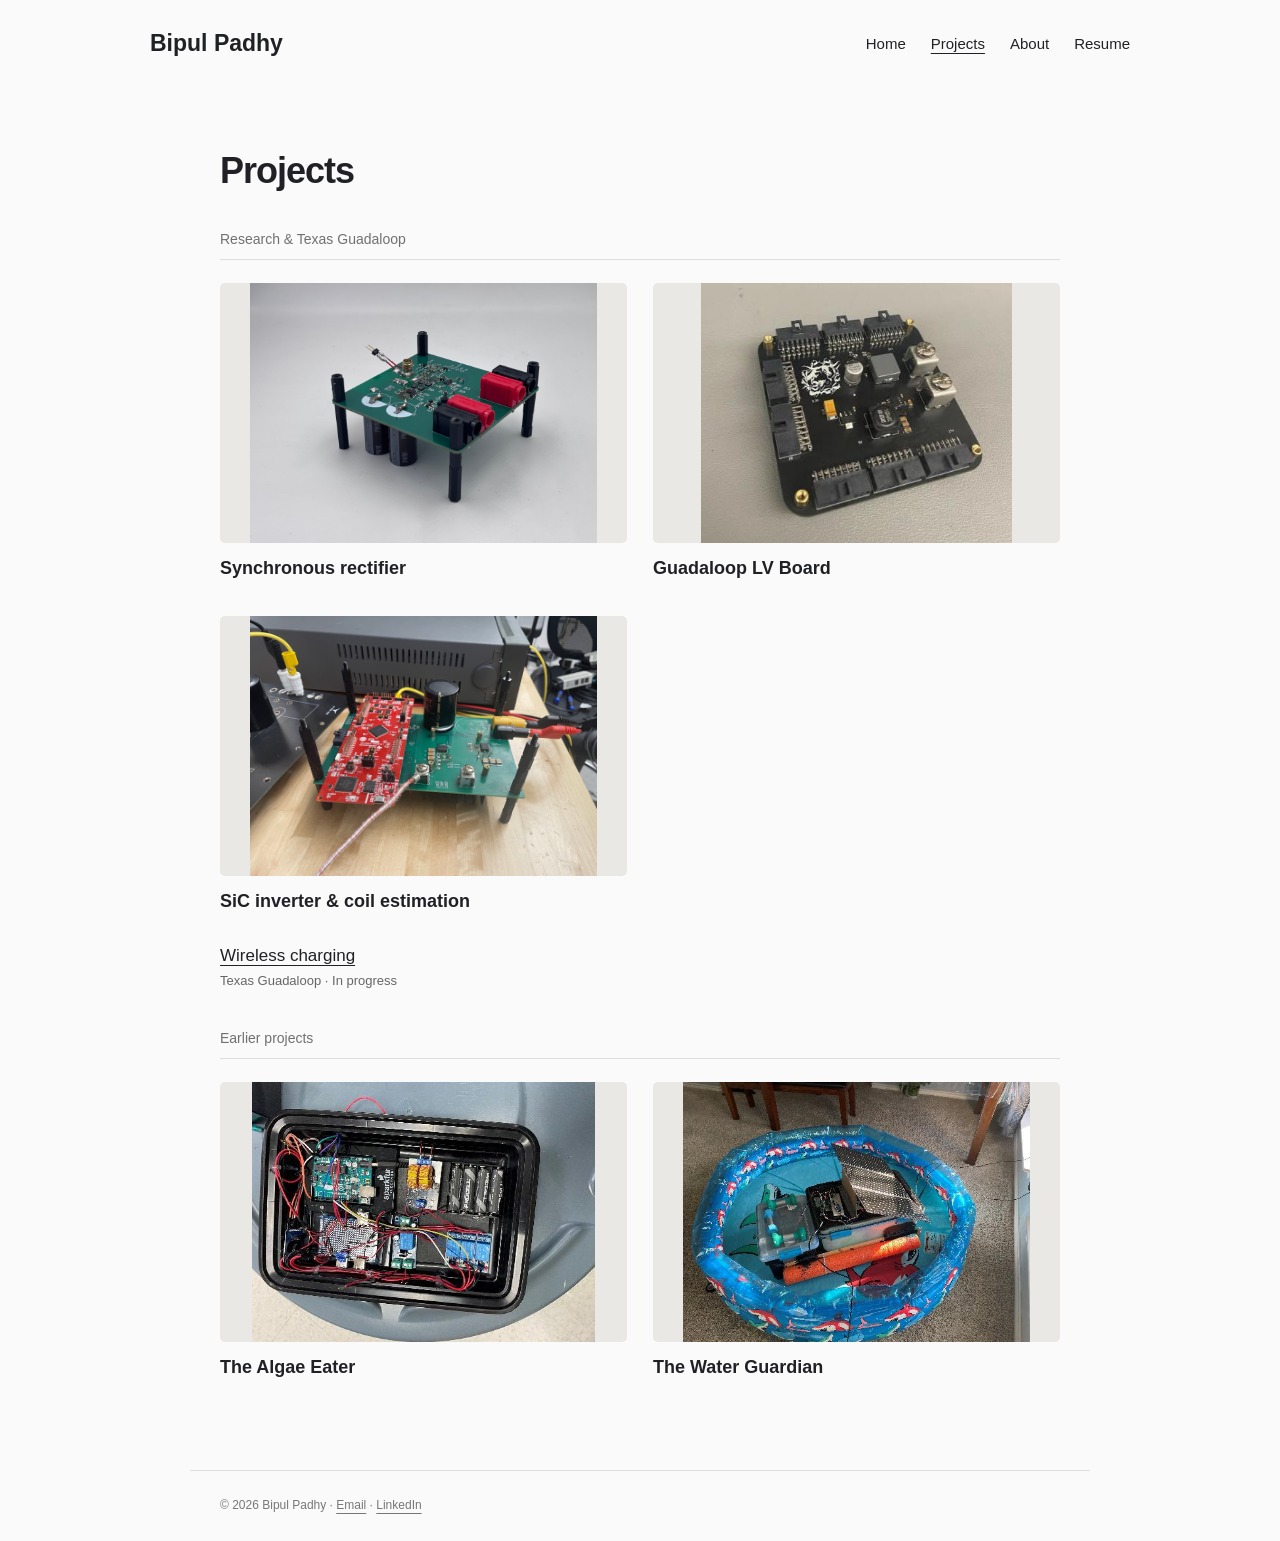
==== projects/index.html @ 181bf93d "Publish original power electronics portfolio with project photos and resume" ====
<!doctype html><html lang="en"><head><meta charset="utf-8"><meta name="viewport" content="width=device-width,initial-scale=1"><meta name="description" content="Bipul Padhy — electrical engineering projects at UT Austin."><title>Projects | Bipul Padhy</title><link rel="stylesheet" href="../style.css"></head><body><a class="skip" href="#main">Skip to content</a><header><a class="name" href="../">Bipul Padhy</a><nav aria-label="Main navigation"><a href="../">Home</a><a href="../projects/" aria-current="page">Projects</a><a href="../about/">About</a><a href="../resume/">Resume</a></nav></header><main id="main"><h1>Projects</h1><div class="year">Research & Texas Guadaloop</div><div class="grid"><a class="card" href="../projects/synchronous-rectifier/"><img class="thumb" src="../assets/rectifier-angle.jpeg" alt="Assembled synchronous rectifier prototype" width="520" height="437" loading="lazy"><h3>Synchronous rectifier</h3></a><a class="card" href="../projects/power-distribution/"><img class="thumb" src="../assets/project-42.png" alt="Assembled Guadaloop LV Board" width="520" height="437" loading="lazy"><h3>Guadaloop LV Board</h3></a><a class="card" href="../projects/sic-inverter/"><img class="thumb" src="../assets/inverter-closeup.jpeg" alt="SiC inverter and TI C2000 LaunchPad" loading="lazy"><h3>SiC inverter &amp; coil estimation</h3></a></div><ul class="plain-projects"><li><a href="wireless-charging/">Wireless charging</a><small>Texas Guadaloop · In progress</small></li></ul><div class="year">Earlier projects</div><div class="grid"><a class="card" href="../projects/algae-eater/"><img class="thumb" src="../assets/project-48.png" alt="The Algae Eater" width="520" height="437" loading="lazy"><h3>The Algae Eater</h3></a><a class="card" href="../projects/water-guardian/"><img class="thumb" src="../assets/project-60.png" alt="The Water Guardian" width="520" height="437" loading="lazy"><h3>The Water Guardian</h3></a></div></main><footer>© 2026 Bipul Padhy · <a href="mailto:bkp736@eid.utexas.edu">Email</a> · <a href="https://www.linkedin.com/in/bipulpadhy">LinkedIn</a></footer></body></html>
---- style.css ----
*{box-sizing:border-box}html{overflow-wrap:break-word}body{margin:0;background:#fafafa;color:#202124;font-family:-apple-system,BlinkMacSystemFont,"Segoe UI",Arial,sans-serif;line-height:1.65;font-size:16px}a{color:inherit;text-underline-offset:4px}a:hover{color:#666}a:focus-visible,button:focus-visible{outline:2px solid #b14f2a;outline-offset:5px}header{max-width:1040px;margin:auto;padding:25px 30px;display:flex;justify-content:space-between;align-items:center;gap:25px}.name{font-size:23px;font-weight:700;text-decoration:none}nav{display:flex;gap:25px;font-size:15px}nav a{text-decoration:none}nav a[aria-current=page]{text-decoration:underline}main{max-width:900px;margin:60px auto 90px;padding:0 30px;min-height:55vh}h1{font-size:36px;line-height:1.25;letter-spacing:-1px;margin:0 0 16px}h2{font-size:24px;line-height:1.3;margin:48px 0 24px}h3{font-size:18px;line-height:1.4;margin:13px 0 0}.intro{margin:0;color:#555}.intro a{color:#202124}.grid{display:grid;grid-template-columns:1fr 1fr;gap:35px 26px}.card{text-decoration:none;display:block}.thumb{width:100%;height:260px;object-fit:contain;display:block;background:#e9e8e4;border-radius:5px}.card:hover h3{text-decoration:underline}.more{display:inline-block;margin-top:28px;font-size:15px}.year{font-size:14px;color:#707070;border-bottom:1px solid #ddd;padding-bottom:8px;margin:35px 0 23px}.plain-projects{list-style:none;padding:0;display:grid;grid-template-columns:1fr 1fr;gap:18px 26px;margin:28px 0 0}.plain-projects a{font-size:17px}.plain-projects small{display:block;color:#666;font-size:13px}.breadcrumb{font-size:14px;color:#666;display:block;margin-bottom:25px}.meta{font-size:14px;color:#666;margin:0 0 27px}.copy{max-width:740px;line-height:1.8}.copy p{margin:0 0 20px}.photos{margin-top:35px}.photos figure{margin:0 0 35px}.photos img{display:block;width:100%;max-height:660px;object-fit:contain;background:#e9e8e4;border-radius:4px}.photos figcaption{font-size:13px;color:#666;margin-top:9px}.about{max-width:650px}.about-links{display:flex;flex-wrap:wrap;gap:25px;margin-top:30px;font-size:15px}footer{max-width:900px;padding:25px 30px;margin:auto;border-top:1px solid #e0e0e0;color:#777;font-size:12px}.skip{position:absolute;top:-100px;padding:10px;background:white}.skip:focus{top:10px}.project-nav{display:flex;justify-content:space-between;border-top:1px solid #ddd;margin-top:50px;padding-top:20px;font-size:14px}.photos a{cursor:zoom-in}@media(max-width:600px){header{padding:20px;gap:15px}.name{font-size:20px}nav{gap:15px;font-size:13px}main{padding:0 20px;margin-top:40px}h1{font-size:31px}h2{margin-top:38px}.grid{gap:27px 16px}.thumb{height:180px}h3{font-size:16px}.plain-projects{grid-template-columns:1fr}.photos img{max-height:520px}footer{padding:22px 20px}}@media(max-width:380px){nav{gap:10px}.grid{grid-template-columns:1fr}.thumb{height:240px}}
.lead-photo{margin:32px 0 40px}.lead-photo img{display:block;width:100%;max-height:440px;object-fit:contain;background:#e9e8e4;border-radius:4px}.lead-photo figcaption,figcaption{color:#666;font-size:13px;margin-top:8px}.copy h2{font-size:21px;margin:30px 0 12px}.copy details{margin:20px 0}.copy summary{cursor:pointer;font-size:15px;text-decoration:underline;text-underline-offset:4px}.copy figure{margin:20px 0}.diagram{width:100%;height:auto;display:block}

.home-intro{border-bottom:1px solid #ddd;padding:10px 0 35px;margin-bottom:32px}.home-intro h1{font-size:48px;font-weight:650;letter-spacing:-1.5px;margin:0}.work-heading{margin:0 0 24px;font-size:18px;font-weight:500;color:#666}@media(max-width:600px){.home-intro h1{font-size:38px}}

.project-description{max-width:730px;margin:0 0 30px;color:#454545;font-size:16px;line-height:1.75}.project-gallery{display:grid;grid-template-columns:1fr 1fr;gap:28px 22px;margin-top:30px}.project-gallery figure{margin:0}.project-gallery img{height:320px;max-height:none}.project-gallery figure:first-child{grid-column:1/-1}.project-gallery figure:first-child img{height:auto;max-height:480px}.project-gallery figure:has(img[src*="waveforms"]){grid-column:1/-1}.project-gallery figure:has(img[src*="waveforms"]) img{height:auto;max-height:none}@media(max-width:600px){.project-gallery{grid-template-columns:1fr;gap:25px}.project-gallery img{height:auto;max-height:450px}.project-description{font-size:15px}}

.project-gallery .rotated-board{display:block;width:min(100%,480px);aspect-ratio:1;margin:0 auto;padding:16px}.project-gallery .rotated-board img{width:100%;height:100%;max-height:none;object-fit:contain;transform:rotate(-90deg)}.project-gallery .full-width{grid-column:1/-1}.project-gallery .full-width img{height:auto;max-height:none}.work-heading{margin-top:0}

.readme-copy{line-height:1.8;max-width:840px}.readme-copy h2{font-size:22px;margin:35px 0 15px}.readme-copy li{margin-bottom:8px}.readme-image{display:block;margin:25px 0}.readme-image img{display:block;max-width:100%;height:auto}.readme-copy p{margin:18px 0}

.project-description:has(+.project-explanation){margin-bottom:12px}.project-explanation{max-width:730px;margin:0 0 30px;line-height:1.75;font-size:16px;color:#454545}@media(max-width:600px){.project-explanation{font-size:15px}}

.resume-preview{display:block;width:100%;height:auto;border:1px solid #ddd;background:white;margin:25px 0}.resume-text{margin-top:25px;font-size:14px}.resume-text pre{white-space:pre-wrap;font:inherit;overflow-wrap:anywhere}

.project-result{max-width:730px;font-size:16px;line-height:1.75;margin:0 0 16px;color:#454545}.project-description:has(+.project-result){margin-bottom:12px}@media(max-width:600px){.project-result{font-size:15px}}

.home-about{max-width:740px;margin-bottom:48px}.home-about h1{font-size:28px;letter-spacing:-.5px;margin-bottom:20px}.home-about .copy p{margin-bottom:0}

.home-about{max-width:none;display:grid;grid-template-columns:minmax(0,1fr) 240px;gap:36px;align-items:center}.portrait{display:block;width:100%;height:auto;border-radius:5px}@media(max-width:650px){.home-about{grid-template-columns:1fr;gap:24px}.portrait{max-width:300px;grid-row:1}}
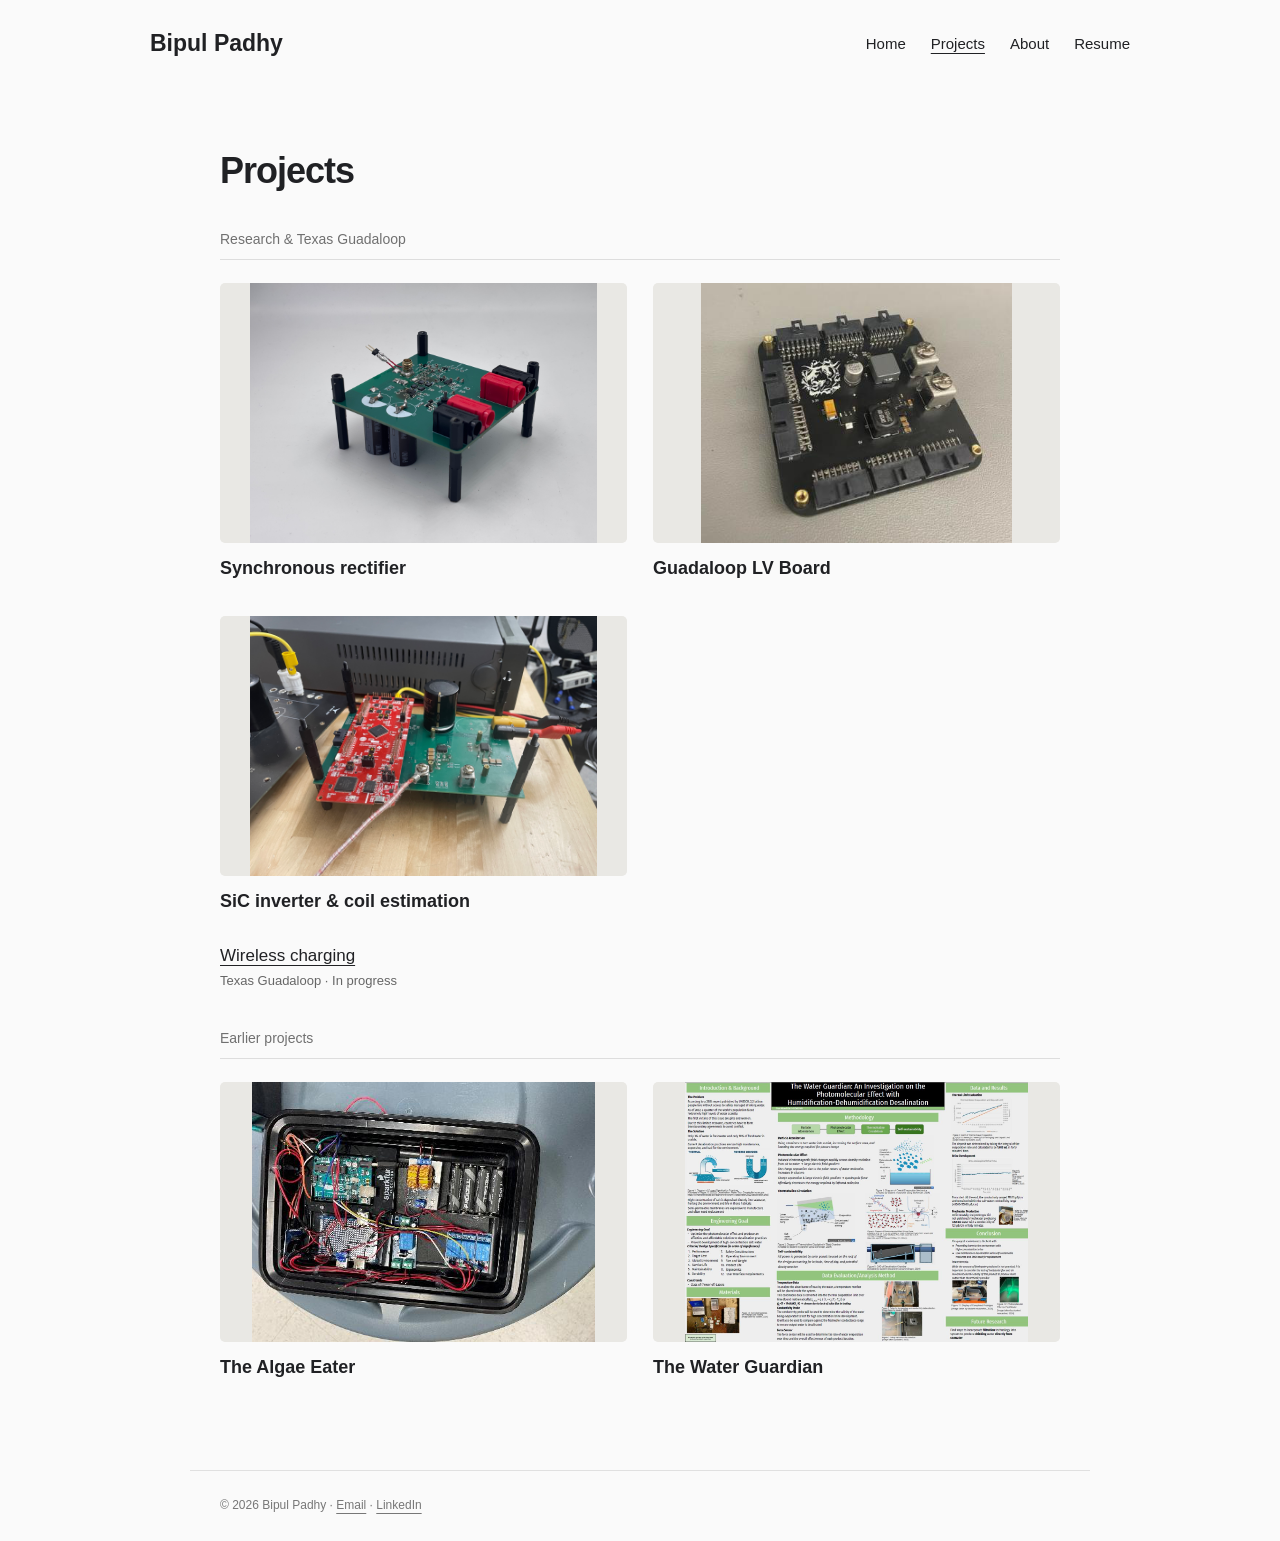
==== commit 266d43bd: "Use Water Guardian research poster as lead image and project thumbnail" ====
--- a/projects/index.html
+++ b/projects/index.html
@@ -1 +1 @@
-<!doctype html><html lang="en"><head><meta charset="utf-8"><meta name="viewport" content="width=device-width,initial-scale=1"><meta name="description" content="Bipul Padhy — electrical engineering projects at UT Austin."><title>Projects | Bipul Padhy</title><link rel="stylesheet" href="../style.css"></head><body><a class="skip" href="#main">Skip to content</a><header><a class="name" href="../">Bipul Padhy</a><nav aria-label="Main navigation"><a href="../">Home</a><a href="../projects/" aria-current="page">Projects</a><a href="../about/">About</a><a href="../resume/">Resume</a></nav></header><main id="main"><h1>Projects</h1><div class="year">Research & Texas Guadaloop</div><div class="grid"><a class="card" href="../projects/synchronous-rectifier/"><img class="thumb" src="../assets/rectifier-angle.jpeg" alt="Assembled synchronous rectifier prototype" width="520" height="437" loading="lazy"><h3>Synchronous rectifier</h3></a><a class="card" href="../projects/power-distribution/"><img class="thumb" src="../assets/project-42.png" alt="Assembled Guadaloop LV Board" width="520" height="437" loading="lazy"><h3>Guadaloop LV Board</h3></a><a class="card" href="../projects/sic-inverter/"><img class="thumb" src="../assets/inverter-closeup.jpeg" alt="SiC inverter and TI C2000 LaunchPad" loading="lazy"><h3>SiC inverter &amp; coil estimation</h3></a></div><ul class="plain-projects"><li><a href="wireless-charging/">Wireless charging</a><small>Texas Guadaloop · In progress</small></li></ul><div class="year">Earlier projects</div><div class="grid"><a class="card" href="../projects/algae-eater/"><img class="thumb" src="../assets/project-48.png" alt="The Algae Eater" width="520" height="437" loading="lazy"><h3>The Algae Eater</h3></a><a class="card" href="../projects/water-guardian/"><img class="thumb" src="../assets/project-60.png" alt="The Water Guardian" width="520" height="437" loading="lazy"><h3>The Water Guardian</h3></a></div></main><footer>© 2026 Bipul Padhy · <a href="mailto:bkp736@eid.utexas.edu">Email</a> · <a href="https://www.linkedin.com/in/bipulpadhy">LinkedIn</a></footer></body></html>+<!doctype html><html lang="en"><head><meta charset="utf-8"><meta name="viewport" content="width=device-width,initial-scale=1"><meta name="description" content="Bipul Padhy — electrical engineering projects at UT Austin."><title>Projects | Bipul Padhy</title><link rel="stylesheet" href="../style.css"></head><body><a class="skip" href="#main">Skip to content</a><header><a class="name" href="../">Bipul Padhy</a><nav aria-label="Main navigation"><a href="../">Home</a><a href="../projects/" aria-current="page">Projects</a><a href="../about/">About</a><a href="../resume/">Resume</a></nav></header><main id="main"><h1>Projects</h1><div class="year">Research & Texas Guadaloop</div><div class="grid"><a class="card" href="../projects/synchronous-rectifier/"><img class="thumb" src="../assets/rectifier-angle.jpeg" alt="Assembled synchronous rectifier prototype" width="520" height="437" loading="lazy"><h3>Synchronous rectifier</h3></a><a class="card" href="../projects/power-distribution/"><img class="thumb" src="../assets/project-42.png" alt="Assembled Guadaloop LV Board" width="520" height="437" loading="lazy"><h3>Guadaloop LV Board</h3></a><a class="card" href="../projects/sic-inverter/"><img class="thumb" src="../assets/inverter-closeup.jpeg" alt="SiC inverter and TI C2000 LaunchPad" loading="lazy"><h3>SiC inverter &amp; coil estimation</h3></a></div><ul class="plain-projects"><li><a href="wireless-charging/">Wireless charging</a><small>Texas Guadaloop · In progress</small></li></ul><div class="year">Earlier projects</div><div class="grid"><a class="card" href="../projects/algae-eater/"><img class="thumb" src="../assets/project-48.png" alt="The Algae Eater" width="520" height="437" loading="lazy"><h3>The Algae Eater</h3></a><a class="card" href="../projects/water-guardian/"><img class="thumb" src="../assets/water-guardian-research-poster.jpeg" alt="The Water Guardian research poster" width="1280" height="969" loading="lazy"><h3>The Water Guardian</h3></a></div></main><footer>© 2026 Bipul Padhy · <a href="mailto:bkp736@eid.utexas.edu">Email</a> · <a href="https://www.linkedin.com/in/bipulpadhy">LinkedIn</a></footer></body></html>
